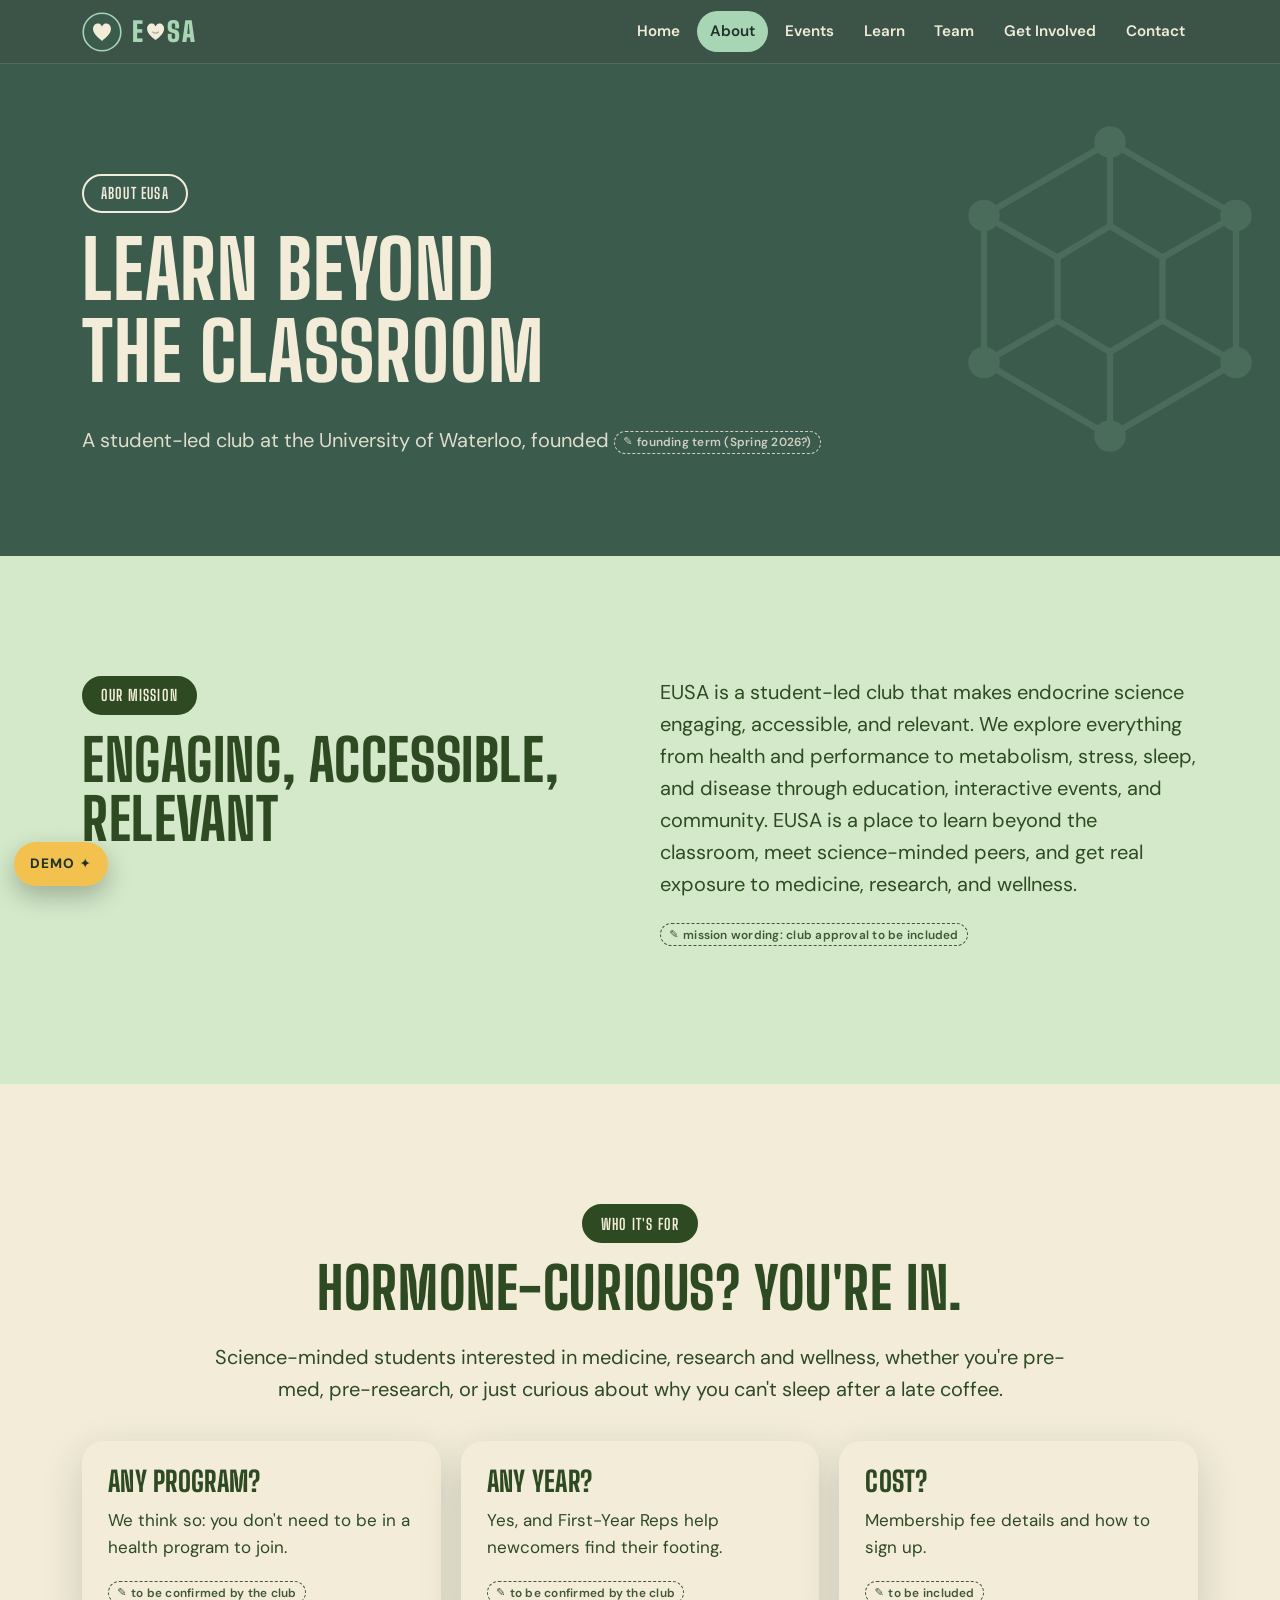
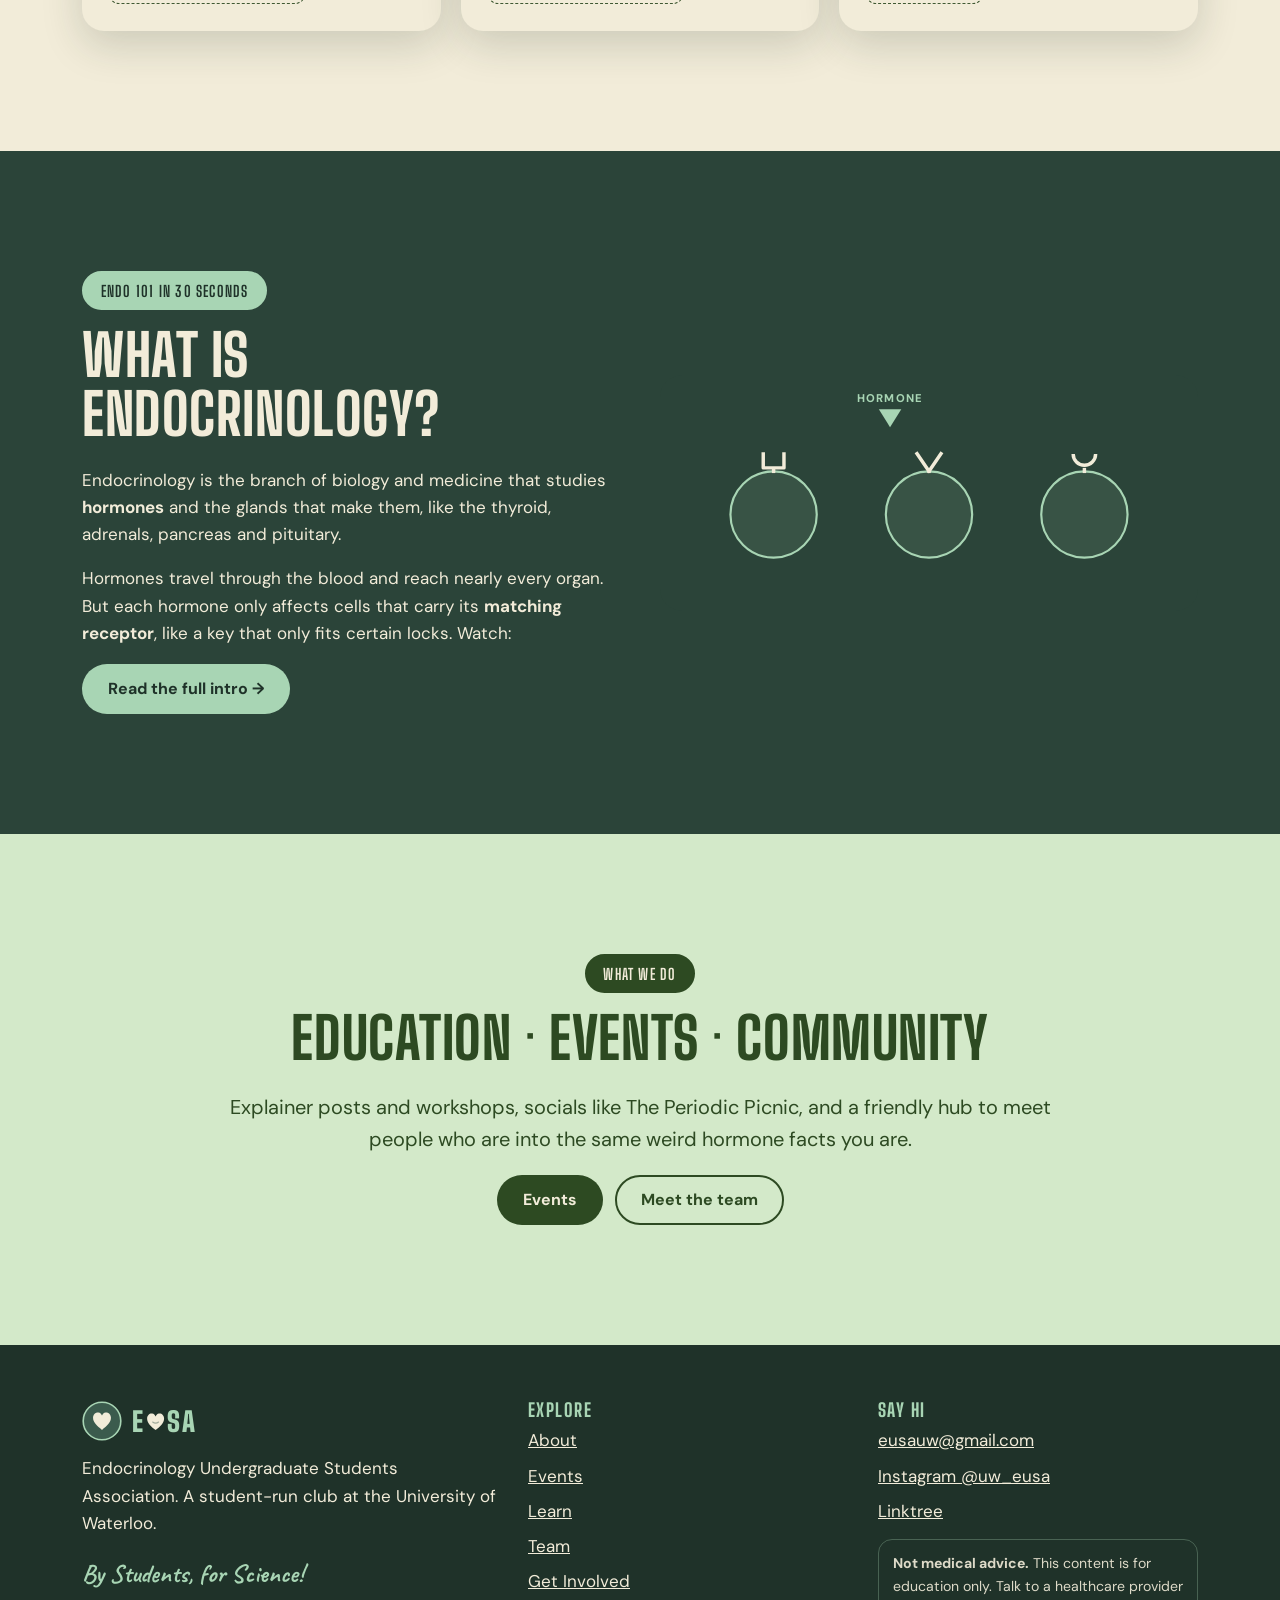
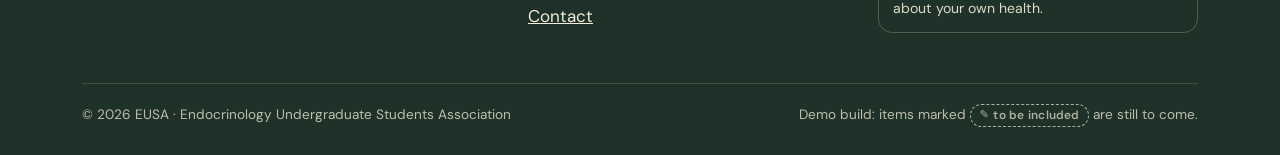
==== about.html @ 73253beb "EUSA website demo: multi-page site with scroll-driven endocrine animations Static HTML/CSS/JS demo f" ====
<!doctype html>
<html lang="en" class="no-js">
<head>
  <meta charset="utf-8">
  <meta name="viewport" content="width=device-width, initial-scale=1">
  <title>About · EUSA</title>
  <meta name="description" content="About EUSA: our mission, what we do, who it's for, and a quick intro to endocrinology.">
  <link rel="icon" href="assets/img/favicon.svg" type="image/svg+xml">
  <link rel="preconnect" href="https://fonts.googleapis.com"><link rel="preconnect" href="https://fonts.gstatic.com" crossorigin>
  <link href="https://fonts.googleapis.com/css2?family=Big+Shoulders+Display:wght@700;800;900&family=Caveat:wght@700&family=DM+Sans:ital,wght@0,400;0,500;0,600;0,700;0,800;1,800&display=swap" rel="stylesheet">
  <link rel="stylesheet" href="assets/css/styles.css">
</head>
<body data-page="about">
<div id="site-header"></div>
<main id="main">
  <section class="page-hero">
    <div class="bg-art" aria-hidden="true"><svg viewBox="0 0 200 200" fill="none" stroke="currentColor" stroke-width="3"><path d="M100 20l60 35v70l-60 35-60-35V55z"/><path d="M100 60l25 15v30l-25 15-25-15V75z"/><path d="M100 20v40M160 55l-35 20M160 125l-35-20M100 160v-40M40 125l35-20M40 55l35 20"/><circle cx="100" cy="20" r="6" fill="currentColor"/><circle cx="160" cy="55" r="6" fill="currentColor"/><circle cx="160" cy="125" r="6" fill="currentColor"/><circle cx="100" cy="160" r="6" fill="currentColor"/><circle cx="40" cy="125" r="6" fill="currentColor"/><circle cx="40" cy="55" r="6" fill="currentColor"/></svg></div>
    <div class="container">
      <span class="pill">About EUSA</span>
      <h1>Learn beyond<br>the classroom</h1>
      <p class="lede">A student-led club at the University of Waterloo, founded <span class="tbi">founding term (Spring 2026?)</span></p>
    </div>
  </section>

  <section class="section">
    <div class="container grid grid--2" style="align-items:start;gap:40px">
      <div data-reveal="left">
        <span class="pill pill--solid">Our mission</span>
        <h2>Engaging, accessible, relevant</h2>
      </div>
      <div data-reveal="right">
        <p class="lede">EUSA is a student-led club that makes endocrine science engaging, accessible, and relevant. We explore everything from health and performance to metabolism, stress, sleep, and disease through education, interactive events, and community. EUSA is a place to learn beyond the classroom, meet science-minded peers, and get real exposure to medicine, research, and wellness.</p>
        <p><span class="tbi">mission wording: club approval to be included</span></p>
      </div>
    </div>
  </section>

  <section class="section section--cream">
    <div class="container">
      <div class="center" data-reveal>
        <span class="pill pill--solid">Who it's for</span>
        <h2>Hormone-curious? You're in.</h2>
        <p class="lede">Science-minded students interested in medicine, research and wellness, whether you're pre-med, pre-research, or just curious about why you can't sleep after a late coffee.</p>
      </div>
      <div class="grid grid--3" style="margin-top:36px">
        <div class="card" data-reveal style="--d:0s"><h3>Any program?</h3><p>We think so: you don't need to be in a health program to join.</p><span class="tbi">to be confirmed by the club</span></div>
        <div class="card" data-reveal style="--d:.1s"><h3>Any year?</h3><p>Yes, and First-Year Reps help newcomers find their footing.</p><span class="tbi">to be confirmed by the club</span></div>
        <div class="card" data-reveal style="--d:.2s"><h3>Cost?</h3><p>Membership fee details and how to sign up.</p><span class="tbi">to be included</span></div>
      </div>
    </div>
  </section>

  <section class="section section--deep">
    <div class="container grid grid--2" style="align-items:center;gap:40px">
      <div data-reveal="left">
        <span class="pill pill--solid">Endo 101 in 30 seconds</span>
        <h2>What is endocrinology?</h2>
        <p>Endocrinology is the branch of biology and medicine that studies <strong>hormones</strong> and the glands that make them, like the thyroid, adrenals, pancreas and pituitary.</p>
        <p>Hormones travel through the blood and reach nearly every organ. But each hormone only affects cells that carry its <strong>matching receptor</strong>, like a key that only fits certain locks. Watch:</p>
        <a class="btn btn--mint" href="article.html?slug=intro-to-endocrinology">Read the full intro →</a>
      </div>
      <div class="lockkey" data-reveal="right">
        <svg id="lockkey-svg" viewBox="0 0 600 250" role="img" aria-label="A triangle-shaped hormone passes two cells whose receptors don't match, then docks into the cell with the triangle-shaped receptor, which lights up."></svg>
      </div>
    </div>
  </section>

  <section class="section">
    <div class="container center" data-reveal>
      <span class="pill pill--solid">What we do</span>
      <h2>Education · Events · Community</h2>
      <p class="lede">Explainer posts and workshops, socials like The Periodic Picnic, and a friendly hub to meet people who are into the same weird hormone facts you are.</p>
      <div class="btn-row" style="justify-content:center;margin-top:16px">
        <a class="btn btn--dark" href="events.html">Events</a><a class="btn btn--ghost" href="team.html">Meet the team</a>
      </div>
    </div>
  </section>
</main>
<div id="site-footer"></div>
<script src="assets/js/data.js"></script>
<script src="assets/js/main.js"></script>
<script src="assets/js/anim.js"></script>
</body>
</html>
---- assets/css/styles.css ----
/* =========================================================
   EUSA demo site — shared styles
   Colours come from the club's logo/posts (brief §3.2).
   ========================================================= */
:root {
  --forest: #3B5B4D;
  --forest-deep: #2B4439;
  --forest-ink: #1F3229;
  --mint: #A8D5B4;
  --sage: #D3E9C9;
  --leaf: #2D4A22;
  --cream: #F2ECD9;
  --sun: #F2C14E;            /* the ONE accent — hiring banner + placeholder highlight only */

  --font-display: 'Big Shoulders Display', 'Oswald', Impact, sans-serif;
  --font-body: 'DM Sans', system-ui, -apple-system, 'Segoe UI', sans-serif;
  --font-script: 'Caveat', 'Segoe Script', cursive;

  --radius: 22px;
  --max: 1180px;
  --gutter: 16px;
  --header-h: 64px;
  --shadow: 0 14px 40px rgba(31, 50, 41, .18);
  --ease: cubic-bezier(.2, .7, .2, 1);
}
@media (min-width: 720px) { :root { --gutter: 32px; } }

*, *::before, *::after { box-sizing: border-box; }
html { scroll-behavior: smooth; -webkit-text-size-adjust: 100%; }
@media (prefers-reduced-motion: reduce) { html { scroll-behavior: auto; } }
body {
  margin: 0;
  background: var(--sage);
  color: var(--leaf);
  font-family: var(--font-body);
  font-size: 17px;
  line-height: 1.6;
  overflow-x: hidden;
}
img, svg { max-width: 100%; display: block; }
a { color: inherit; }
p { margin: 0 0 1em; }
h1, h2, h3, h4 {
  font-family: var(--font-display);
  font-weight: 800;
  line-height: 1.02;
  letter-spacing: .01em;
  margin: 0 0 .4em;
  text-transform: uppercase;
}
h1 { font-size: clamp(2.8rem, 9vw, 6.2rem); }
h2 { font-size: clamp(2.1rem, 5.5vw, 3.6rem); }
h3 { font-size: clamp(1.4rem, 3vw, 1.75rem); }
.script { font-family: var(--font-script); font-weight: 700; text-transform: none; letter-spacing: 0; }

:focus-visible { outline: 3px solid var(--sun); outline-offset: 3px; border-radius: 6px; }
.skip-link {
  position: absolute; left: 12px; top: -60px; z-index: 200;
  background: var(--cream); color: var(--leaf); padding: .6em 1em; border-radius: 10px; font-weight: 700;
}
.skip-link:focus { top: 12px; }
.sr-only { position: absolute; width: 1px; height: 1px; overflow: hidden; clip: rect(0 0 0 0); white-space: nowrap; }

.container { width: 100%; max-width: var(--max); margin-inline: auto; padding-inline: var(--gutter); }
.section { padding-block: clamp(64px, 10vw, 120px); position: relative; }
.section--dark { background: var(--forest); color: var(--cream); }
.section--deep { background: var(--forest-deep); color: var(--cream); }
.section--cream { background: var(--cream); }
.section--dark h2, .section--deep h2, .section--dark h3, .section--deep h3 { color: var(--cream); }
.lede { font-size: clamp(1.05rem, 2.2vw, 1.25rem); max-width: 62ch; }
.muted { opacity: .8; }
.center { text-align: center; }
.center .lede { margin-inline: auto; }

/* ---------- pill headers (like the "Intro to Endocrinology" slides) ---------- */
.pill {
  display: inline-flex; align-items: center; gap: .5em;
  font-family: var(--font-display); font-weight: 700; text-transform: uppercase; letter-spacing: .08em;
  font-size: .95rem; padding: .35em 1.1em; border-radius: 999px;
  border: 2px solid currentColor; margin-bottom: 1rem;
}
.pill--solid { background: var(--leaf); color: var(--cream); border-color: var(--leaf); }
.section--dark .pill--solid, .section--deep .pill--solid { background: var(--mint); color: var(--forest-ink); border-color: var(--mint); }

/* ---------- buttons ---------- */
.btn {
  display: inline-flex; align-items: center; justify-content: center; gap: .55em;
  font: 700 1rem/1 var(--font-body); text-decoration: none; cursor: pointer;
  padding: .95em 1.5em; border-radius: 999px; border: 2px solid transparent;
  transition: transform .25s var(--ease), box-shadow .25s var(--ease), background .25s;
  min-height: 48px;
}
.btn:hover { transform: translateY(-2px); box-shadow: 0 10px 24px rgba(0,0,0,.18); }
.btn--mint { background: var(--mint); color: var(--forest-ink); }
.btn--dark { background: var(--leaf); color: var(--cream); }
.btn--ghost { border-color: currentColor; color: inherit; background: transparent; }
.btn--sun { background: var(--sun); color: var(--forest-ink); }
.btn[aria-disabled="true"] { opacity: .55; pointer-events: none; }
.btn svg { width: 1.15em; height: 1.15em; }
.btn-row { display: flex; flex-wrap: wrap; gap: 12px; }

/* ---------- "to be included" placeholders ---------- */
.tbi {
  display: inline-flex; align-items: center; gap: .35em;
  font: 600 .74rem/1.2 var(--font-body); letter-spacing: .02em; text-transform: none;
  padding: .28em .7em; border-radius: 999px;
  border: 1.5px dashed currentColor; opacity: .9; vertical-align: middle; white-space: nowrap;
}
.tbi::before { content: "✎"; font-size: .95em; }
.tbi-block {
  border: 2px dashed currentColor; border-radius: var(--radius);
  padding: 1.1rem 1.25rem; opacity: .95;
  background-image: repeating-linear-gradient(135deg, transparent 0 12px, rgba(45,74,34,.05) 12px 24px);
}
.section--dark .tbi-block, .section--deep .tbi-block {
  background-image: repeating-linear-gradient(135deg, transparent 0 12px, rgba(242,236,217,.05) 12px 24px);
}
body.show-tbi .tbi, body.show-tbi .tbi-block {
  outline: 3px solid var(--sun); outline-offset: 2px;
  background-color: rgba(242,193,78,.28);
  animation: tbiFlash 1.4s ease-in-out infinite alternate;
}
@keyframes tbiFlash { to { outline-color: rgba(242,193,78,.35); } }

/* ---------- scroll progress + header ---------- */
.page-progress {
  position: fixed; top: 0; left: 0; height: 3px; width: 100%; z-index: 120;
  transform-origin: 0 50%; transform: scaleX(0); background: var(--mint);
}
.hire-banner {
  background: var(--sun); color: var(--forest-ink); font-weight: 600; font-size: .95rem;
  position: relative; z-index: 60;
}
.hire-banner .container { display: flex; flex-wrap: wrap; align-items: center; justify-content: center; gap: .4em 1em; padding-block: .6em; text-align: center; }
.hire-banner strong { font-family: var(--font-display); text-transform: uppercase; letter-spacing: .06em; font-size: 1.1rem; }
.hire-banner a { font-weight: 800; }
.hire-banner .dot { width: 9px; height: 9px; border-radius: 50%; background: var(--forest-ink); animation: blink 1.2s infinite; }
@keyframes blink { 50% { opacity: .2; } }

.site-header {
  position: sticky; top: 0; z-index: 100; height: var(--header-h);
  background: rgba(43, 68, 57, .9); color: var(--cream);
  backdrop-filter: blur(12px); -webkit-backdrop-filter: blur(12px);
  border-bottom: 1px solid rgba(168,213,180,.18);
}
.site-header .container { height: 100%; display: flex; align-items: center; justify-content: space-between; gap: 16px; }
.brand { display: flex; align-items: center; gap: 10px; text-decoration: none; color: var(--cream); }
.brand-badge { width: 40px; height: 40px; flex: none; }
.wordmark { display: inline-flex; align-items: center; font: 900 1.7rem/1 var(--font-display); letter-spacing: .04em; color: var(--mint); }
.wordmark .u-heart { width: .78em; height: .78em; margin: 0 .04em; color: var(--cream); }
.nav { display: flex; align-items: center; gap: 4px; }
.nav a {
  color: var(--cream); text-decoration: none; font-weight: 600; font-size: .95rem;
  padding: .55em .85em; border-radius: 999px; transition: background .2s;
}
.nav a:hover { background: rgba(168,213,180,.15); }
.nav a[aria-current="page"] { background: var(--mint); color: var(--forest-ink); }
.nav-toggle {
  display: none; background: none; border: 0; color: var(--cream); width: 48px; height: 48px; cursor: pointer; border-radius: 12px;
}
.nav-toggle span, .nav-toggle span::before, .nav-toggle span::after {
  display: block; width: 24px; height: 2.5px; background: currentColor; border-radius: 2px; position: relative; margin: auto; transition: transform .3s var(--ease), opacity .2s;
}
.nav-toggle span::before, .nav-toggle span::after { content: ""; position: absolute; left: 0; }
.nav-toggle span::before { top: -8px; } .nav-toggle span::after { top: 8px; }
.nav-open .nav-toggle span { background: transparent; }
.nav-open .nav-toggle span::before { transform: translateY(8px) rotate(45deg); }
.nav-open .nav-toggle span::after { transform: translateY(-8px) rotate(-45deg); }
@media (max-width: 900px) {
  .nav-toggle { display: grid; place-items: center; }
  .nav {
    position: fixed; inset: var(--header-h) 0 auto 0; flex-direction: column; align-items: stretch; gap: 4px;
    background: var(--forest-deep); padding: 12px var(--gutter) 24px;
    border-bottom: 1px solid rgba(168,213,180,.2);
    transform: translateY(-110%); opacity: 0; visibility: hidden;
    transition: transform .35s var(--ease), opacity .25s, visibility 0s .35s;
    max-height: calc(100vh - var(--header-h)); overflow-y: auto;
  }
  .nav a { font-size: 1.15rem; padding: .8em 1em; }
  .nav-open .nav { transform: none; opacity: 1; visibility: visible; transition: transform .35s var(--ease), opacity .25s; }
}

/* ---------- reveal on scroll ---------- */
[data-reveal] { opacity: 0; transform: translateY(28px); transition: opacity .8s var(--ease), transform .8s var(--ease); transition-delay: var(--d, 0s); }
[data-reveal="left"] { transform: translateX(-40px); }
[data-reveal="right"] { transform: translateX(40px); }
[data-reveal="zoom"] { transform: scale(.92); }
[data-reveal].in { opacity: 1; transform: none; }
.no-js [data-reveal] { opacity: 1; transform: none; }

/* ---------- HERO ---------- */
.hero {
  position: relative; min-height: calc(100svh - var(--header-h)); display: grid; align-items: center;
  background: radial-gradient(1200px 700px at 75% 30%, #47705e 0%, var(--forest) 45%, var(--forest-deep) 100%);
  color: var(--cream); overflow: hidden; isolation: isolate;
}
.hero canvas { position: absolute; inset: 0; width: 100%; height: 100%; z-index: -1; }
.hero .container { display: grid; gap: 28px; padding-block: 56px 96px; }
@media (min-width: 900px) { .hero .container { grid-template-columns: 1.25fr .9fr; align-items: center; } }
.eyebrow { font: 700 .82rem/1.3 var(--font-body); letter-spacing: .16em; text-transform: uppercase; color: var(--mint); margin-bottom: 14px; }
.hero h1 { color: var(--cream); margin-bottom: .25em; }
.hero h1 .accent { color: var(--mint); }
.hero h1 .word { display: inline-block; overflow: hidden; vertical-align: bottom; padding-bottom: .04em; }
.hero h1 .word > span { display: inline-block; transform: translateY(105%); animation: rise .9s var(--ease) forwards; animation-delay: calc(var(--i) * 90ms + 150ms); }
@keyframes rise { to { transform: none; } }
.hero .tagline { font-size: clamp(1.9rem, 4.5vw, 2.6rem); color: var(--mint); transform: rotate(-3deg); display: inline-block; margin: 6px 0 14px; }
.hero .lede { color: rgba(242,236,217,.92); margin-bottom: 26px; }
.hero-logo { justify-self: center; width: min(78vw, 380px); filter: drop-shadow(0 30px 60px rgba(0,0,0,.35)); animation: floaty 6s ease-in-out infinite; }
@keyframes floaty { 50% { transform: translateY(-14px) rotate(1.5deg); } }
.hero-logo .heart { transform-origin: 50% 55%; transform-box: fill-box; animation: beat 1.6s ease-in-out infinite; }
@keyframes beat { 0%, 100% { transform: scale(1); } 12% { transform: scale(1.09); } 24% { transform: scale(1); } 36% { transform: scale(1.06); } }
.logo-note { font-size: .78rem; color: var(--mint); text-align: center; margin-top: 10px; }
.scroll-cue {
  position: absolute; left: 50%; bottom: 22px; transform: translateX(-50%);
  display: flex; flex-direction: column; align-items: center; gap: 8px; color: var(--mint);
  font: 700 .75rem/1 var(--font-body); letter-spacing: .14em; text-transform: uppercase; text-decoration: none;
}
.scroll-cue .mouse { width: 24px; height: 38px; border: 2px solid currentColor; border-radius: 14px; position: relative; }
.scroll-cue .mouse::after { content: ""; position: absolute; left: 50%; top: 7px; width: 4px; height: 8px; margin-left: -2px; border-radius: 2px; background: currentColor; animation: wheel 1.6s infinite; }
@keyframes wheel { 0% { opacity: 0; transform: translateY(0); } 30% { opacity: 1; } 100% { opacity: 0; transform: translateY(12px); } }

/* ---------- SCROLLY (scroll-driven stories) ---------- */
.scrolly { position: relative; background: var(--forest-deep); color: var(--cream); }
.scrolly--forest { background: var(--forest); }
.scrolly__stage {
  position: sticky; top: 0; height: 100vh; height: 100svh; overflow: hidden;
  display: flex; align-items: center; justify-content: flex-end;
  padding: calc(var(--header-h) + 12px) 4vw 16px;
}
.scrolly__visual { position: relative; width: min(56vw, 760px); height: 100%; display: flex; align-items: center; justify-content: center; }
.scrolly__visual > svg { width: 100%; height: 100%; max-height: 100%; overflow: visible; }
.scrolly__steps { position: relative; z-index: 2; margin-top: -100vh; margin-top: -100svh; }
.step { min-height: 100vh; min-height: 100svh; display: flex; align-items: center; pointer-events: none; }
.step .container { display: flex; }
.step__card {
  pointer-events: auto; width: min(440px, 40vw);
  background: rgba(31, 50, 41, .86); backdrop-filter: blur(8px); -webkit-backdrop-filter: blur(8px);
  border: 1px solid rgba(168,213,180,.28); border-radius: var(--radius);
  padding: 22px 24px; box-shadow: 0 20px 50px rgba(0,0,0,.28);
  opacity: .28; transform: translateY(24px) scale(.98);
  transition: opacity .5s var(--ease), transform .5s var(--ease);
}
.step.is-active .step__card { opacity: 1; transform: none; }
.step__card h3 { color: var(--mint); margin-bottom: .35em; }
.step__card p:last-child { margin-bottom: 0; }
.step__num { font: 800 .8rem/1 var(--font-body); letter-spacing: .14em; text-transform: uppercase; color: rgba(242,236,217,.7); margin-bottom: 10px; display: block; }
.step__card .hormone { display: inline-block; font-weight: 700; color: var(--forest-ink); background: var(--mint); padding: 0 .45em; border-radius: 6px; }
.scrolly__bar { position: absolute; left: 0; right: 0; bottom: 0; height: 4px; background: rgba(168,213,180,.15); }
.scrolly__bar i { display: block; height: 100%; width: 100%; transform-origin: 0 50%; transform: scaleX(0); background: var(--mint); }
.scrolly__dots { position: absolute; right: 14px; top: 50%; transform: translateY(-50%); display: grid; gap: 10px; z-index: 3; }
.scrolly__dots i { width: 8px; height: 8px; border-radius: 50%; background: rgba(168,213,180,.3); transition: background .3s, transform .3s; }
.scrolly__dots i.on { background: var(--mint); transform: scale(1.4); }

@media (max-width: 860px) {
  .scrolly__stage { align-items: flex-start; justify-content: center; padding: calc(var(--header-h) + 8px) 12px 0; }
  .scrolly__visual { width: 100%; height: 54svh; height: 54vh; }
  .step { align-items: flex-end; padding-bottom: 5svh; }
  .step__card { width: 100%; padding: 18px 18px; font-size: 15.5px; }
  .scrolly__dots { right: 6px; top: calc(var(--header-h) + 27svh); }
}

/* gland tour */
.body-sil { fill: #46695A; }
.organ { fill: none; stroke: rgba(242,236,217,.22); stroke-width: 1.5; }
.gland .shape { fill: rgba(242,236,217,.35); stroke: rgba(242,236,217,.5); stroke-width: 1; transition: fill .5s, filter .5s; }
.gland .ring { fill: none; stroke: var(--mint); stroke-width: 2; opacity: 0; transform-box: fill-box; transform-origin: center; }
.gland .label { opacity: 0; transition: opacity .45s; }
.gland .label text { fill: var(--cream); font: 800 17px var(--font-display); letter-spacing: .06em; text-transform: uppercase; }
.gland .label line { stroke: var(--mint); stroke-width: 1.4; stroke-dasharray: 3 4; }
.gland.soft .shape { fill: rgba(242,236,217,.8); }
.gland.on .shape { fill: var(--mint); stroke: var(--cream); filter: url(#glow); }
.gland.on .ring { animation: ring 1.8s ease-out infinite; }
.gland.on .label { opacity: 1; }
@keyframes ring { 0% { opacity: .9; transform: scale(1); } 100% { opacity: 0; transform: scale(3.2); } }
.flow { fill: none; stroke: rgba(168,213,180,.32); stroke-width: 1.6; stroke-dasharray: 2 6; opacity: 0; transition: opacity .5s; }
.flow.on { opacity: 1; }
.particle { fill: var(--cream); }

/* insulin story */
.meter {
  position: absolute; top: 4px; left: 0; z-index: 2;
  background: rgba(31,50,41,.85); border: 1px solid rgba(168,213,180,.3); border-radius: 16px; padding: 10px 14px; min-width: 190px;
}
.meter small { display: block; font-size: .72rem; letter-spacing: .1em; text-transform: uppercase; color: var(--mint); font-weight: 700; }
.meter b { font: 900 2rem/1.1 var(--font-display); }
.meter b span { font: 600 .8rem var(--font-body); opacity: .8; margin-left: 4px; }
.meter .track { height: 8px; border-radius: 4px; background: rgba(242,236,217,.15); margin-top: 6px; overflow: hidden; }
.meter .track i { display: block; height: 100%; width: 40%; border-radius: 4px; background: var(--mint); transition: background .3s; }
.meter .track i.high { background: var(--cream); }
.legend { position: absolute; bottom: 6px; right: 0; display: flex; gap: 14px; font-size: .78rem; color: rgba(242,236,217,.85); z-index: 2; }
.legend span { display: inline-flex; align-items: center; gap: 6px; }
.legend svg { width: 18px; height: 18px; }
.svg-label { fill: rgba(242,236,217,.85); font: 700 14px var(--font-body); letter-spacing: .1em; text-transform: uppercase; }
.svg-title { fill: var(--cream); font: 800 22px var(--font-display); letter-spacing: .06em; text-transform: uppercase; }

/* HPA story */
.node rect { fill: var(--forest); stroke: var(--mint); stroke-width: 2; transition: fill .45s, stroke .45s, opacity .45s; }
.node text { fill: var(--cream); text-anchor: middle; transition: fill .45s; }
.node .t1 { font: 800 21px var(--font-display); letter-spacing: .08em; text-transform: uppercase; }
.node .t2 { font: 500 13px var(--font-body); opacity: .85; }
.node.on rect { fill: var(--mint); stroke: var(--cream); filter: url(#glow2); }
.node.on text { fill: var(--forest-ink); }
.node.calm rect { fill: var(--forest-deep); stroke: rgba(168,213,180,.4); }
.node .minus { opacity: 0; transition: opacity .4s; }
.node.calm .minus { opacity: 1; }
.conn { fill: none; stroke: var(--mint); stroke-width: 3.5; stroke-linecap: round; }
.conn-ghost { fill: none; stroke: rgba(168,213,180,.16); stroke-width: 3.5; stroke-linecap: round; }
.feedback { fill: none; stroke: var(--cream); stroke-width: 2.5; stroke-dasharray: 7 7; }
.conn-label { fill: var(--mint); font: 800 16px var(--font-display); letter-spacing: .08em; opacity: 0; transition: opacity .4s; }
.conn-label.on { opacity: 1; }

/* endocrying */
.endo { position: relative; height: 320vh; background: var(--cream); }
.endo__stage { position: sticky; top: 0; height: 100vh; height: 100svh; display: grid; place-items: center; text-align: center; padding: var(--header-h) var(--gutter) 0; overflow: hidden; }
.endo__word { margin: 0; font: 900 clamp(3.4rem, 15vw, 11rem)/1 var(--font-display); text-transform: uppercase; color: var(--leaf); display: flex; align-items: flex-end; justify-content: center; letter-spacing: .01em; }
.endo__slot { display: inline-block; height: 1em; overflow: hidden; color: var(--forest); text-align: left; }
.endo__reel { display: flex; flex-direction: column; transition: transform .6s cubic-bezier(.6,-0.3,.3,1.4); }
.endo__reel span { height: 1em; display: block; }
.endo__reel span:nth-child(2), .endo__reel span:nth-child(4) { color: #4f7a63; }
.endo__caption { font-size: clamp(1.1rem, 2.6vw, 1.5rem); margin-top: 18px; min-height: 3em; max-width: 30ch; margin-inline: auto; transition: opacity .3s; }
.endo__kicker { font-family: var(--font-script); font-size: 1.7rem; color: var(--forest); transform: rotate(-2deg); }
.endo__chips { display: flex; gap: 8px; justify-content: center; margin-top: 20px; }
.endo__chips i { width: 34px; height: 6px; border-radius: 3px; background: rgba(45,74,34,.18); transition: background .3s; }
.endo__chips i.on { background: var(--leaf); }

/* ---------- cards / grids ---------- */
.grid { display: grid; gap: 20px; }
@media (min-width: 720px) { .grid--3 { grid-template-columns: repeat(3, 1fr); } .grid--2 { grid-template-columns: repeat(2, 1fr); } }
.card {
  background: var(--cream); color: var(--leaf); border-radius: var(--radius); padding: 26px;
  box-shadow: var(--shadow); position: relative; overflow: hidden;
  transition: transform .35s var(--ease), box-shadow .35s var(--ease);
}
a.card { text-decoration: none; display: block; }
a.card:hover { transform: translateY(-6px) rotate(-.4deg); box-shadow: 0 24px 50px rgba(31,50,41,.25); }
.card h3 { color: var(--leaf); }
.card .icon { width: 64px; height: 64px; border-radius: 20px; background: var(--forest); color: var(--mint); display: grid; place-items: center; margin-bottom: 16px; }
.card .icon svg { width: 38px; height: 38px; }
.pillar { padding-top: 30px; }
.pillar .num { position: absolute; right: 18px; top: 4px; font: 900 5.5rem/1 var(--font-display); color: rgba(59,91,77,.1); }
.pillar:hover .icon svg { animation: wiggle .6s ease; }
@keyframes wiggle { 30% { transform: rotate(-12deg) scale(1.1); } 60% { transform: rotate(8deg); } }

.tag { display: inline-block; font: 700 .72rem/1 var(--font-body); letter-spacing: .1em; text-transform: uppercase; padding: .45em .8em; border-radius: 999px; background: var(--sage); color: var(--leaf); margin: 0 6px 6px 0; }
.tag--draft { background: var(--sun); color: var(--forest-ink); }
.tag--past { background: rgba(45,74,34,.12); }
.tag--up { background: var(--forest); color: var(--cream); }

/* event cards */
.event { display: grid; gap: 0; padding: 0; }
@media (min-width: 720px) { .event { grid-template-columns: 260px 1fr; } }
.event__poster { min-height: 220px; position: relative; display: grid; place-items: center; background: var(--forest); color: var(--cream); overflow: hidden; }
.event__body { padding: 24px 26px; }
.event__meta { display: grid; gap: 6px; margin: 10px 0 14px; font-weight: 600; }
.event__meta div { display: flex; gap: 10px; align-items: flex-start; }
.event__meta svg { width: 20px; height: 20px; flex: none; margin-top: 3px; color: var(--forest); }
.periodic { display: grid; grid-template-columns: repeat(2, 76px); gap: 8px; transform: rotate(-4deg); }
.el { width: 76px; height: 76px; border: 2px solid var(--mint); border-radius: 10px; padding: 6px 8px; position: relative; background: rgba(168,213,180,.12); }
.el b { font: 900 2rem/1 var(--font-display); display: block; margin-top: 12px; color: var(--cream); }
.el small { position: absolute; top: 5px; left: 7px; font-size: .65rem; color: var(--mint); }
.el em { position: absolute; bottom: 4px; left: 7px; font-size: .55rem; font-style: normal; letter-spacing: .06em; text-transform: uppercase; color: rgba(242,236,217,.8); }
.poster-note { position: absolute; bottom: 10px; left: 0; right: 0; text-align: center; color: var(--mint); }
.event--tba .event__poster { background: repeating-linear-gradient(135deg, var(--forest) 0 16px, #44695a 16px 32px); }
.event--tba .event__poster b { font: 900 4rem/1 var(--font-display); color: var(--mint); }

/* learn */
.search { display: flex; align-items: center; gap: 10px; background: var(--cream); border-radius: 999px; padding: 6px 8px 6px 18px; box-shadow: var(--shadow); max-width: 520px; }
.search input { flex: 1; border: 0; background: transparent; font: 500 1rem var(--font-body); color: var(--leaf); padding: 10px 0; min-width: 0; }
.search input:focus { outline: none; }
.search:focus-within { outline: 3px solid var(--sun); outline-offset: 3px; }
.article-card .thumb { height: 150px; margin: -26px -26px 20px; background: var(--forest); position: relative; overflow: hidden; display: grid; place-items: center; color: var(--mint); }
.article-card .thumb svg { width: 120px; height: 120px; transition: transform .6s var(--ease); }
.article-card:hover .thumb svg { transform: scale(1.12) rotate(-6deg); }
.article-card .meta { font-size: .85rem; opacity: .8; }

.prose { max-width: 70ch; }
.prose h2 { font-size: clamp(1.7rem, 4vw, 2.3rem); margin-top: 1.4em; }
.prose ul { padding-left: 1.2em; }
.prose li { margin-bottom: .45em; }
.callout { border-left: 6px solid var(--forest); background: var(--cream); padding: 16px 20px; border-radius: 0 16px 16px 0; margin: 1.5em 0; }
.callout--warn { border-color: var(--sun); }
.sources { background: var(--cream); border-radius: var(--radius); padding: 22px 24px; margin-top: 2em; }
.sources ol { margin: 0; padding-left: 1.2em; }
.sources li { margin-bottom: .5em; word-break: break-word; }

/* team */
.collage { display: flex; flex-wrap: wrap; justify-content: center; gap: 6px 4px; margin: 0 auto 10px; }
.collage .w { display: flex; gap: 4px; margin: 0 .3em; }
.collage .cut {
  display: inline-grid; place-items: center; min-width: 1.05em; height: 1.25em; padding: 0 .12em;
  font-size: clamp(2.4rem, 8vw, 5rem); line-height: 1; box-shadow: 0 6px 14px rgba(0,0,0,.18);
  transform: rotate(var(--r)) translateY(var(--y)); animation: drop .7s var(--ease) backwards; animation-delay: var(--dl);
}
@keyframes drop { from { opacity: 0; transform: translateY(-60px) rotate(calc(var(--r) * -4)); } }
.cut.c1 { background: var(--cream); color: var(--leaf); font-family: var(--font-display); font-weight: 900; }
.cut.c2 { background: var(--leaf); color: var(--mint); font-family: Georgia, 'Times New Roman', serif; font-weight: 700; }
.cut.c3 { background: var(--mint); color: var(--forest-ink); font-family: var(--font-script); font-weight: 700; }
.cut.c4 { background: var(--forest); color: var(--cream); font-family: 'Courier New', monospace; font-weight: 700; }
.cut.c5 { background: #fff; color: var(--forest); font-family: var(--font-body); font-weight: 800; font-style: italic; }
.team-group { margin-top: 56px; }
.team-group__head { display: flex; flex-wrap: wrap; align-items: baseline; gap: 6px 16px; margin-bottom: 20px; }
.team-grid { display: grid; gap: 18px; grid-template-columns: repeat(auto-fill, minmax(min(100%, 230px), 1fr)); }
.member { perspective: 1000px; height: 330px; cursor: pointer; border-radius: var(--radius); }
.member__inner { position: relative; height: 100%; transition: transform .7s var(--ease); transform-style: preserve-3d; }
.member:hover .member__inner, .member:focus-visible .member__inner, .member.flipped .member__inner { transform: rotateY(180deg); }
.member__face { position: absolute; inset: 0; backface-visibility: hidden; -webkit-backface-visibility: hidden; border-radius: var(--radius); padding: 20px; display: flex; flex-direction: column; box-shadow: var(--shadow); }
.member__front { background: var(--cream); }
.member__back { background: var(--forest); color: var(--cream); transform: rotateY(180deg); justify-content: center; }
.member__back h4 { color: var(--mint); font-size: 1.4rem; }
.avatar { height: 150px; border-radius: 16px; background: var(--sage); display: grid; place-items: center; margin-bottom: 14px; position: relative; overflow: hidden; }
.avatar svg { width: 84px; height: 84px; color: rgba(45,74,34,.35); }
.member__role { font: 800 1.35rem/1.05 var(--font-display); text-transform: uppercase; color: var(--leaf); margin: 4px 0 6px; }
.member__hint { margin-top: auto; font-size: .75rem; opacity: .65; }

/* get involved */
.timeline { position: relative; display: grid; gap: 26px; padding-left: 40px; }
.timeline::before { content: ""; position: absolute; left: 13px; top: 6px; bottom: 6px; width: 3px; background: rgba(45,74,34,.15); border-radius: 2px; }
.timeline__fill { position: absolute; left: 13px; top: 6px; width: 3px; height: calc(100% - 12px); background: var(--forest); transform-origin: top; transform: scaleY(0); border-radius: 2px; }
.tl-item { position: relative; }
.tl-item::before { content: ""; position: absolute; left: -36px; top: 6px; width: 21px; height: 21px; border-radius: 50%; background: var(--sage); border: 3px solid var(--forest); }
.tl-item h3 { margin-bottom: .15em; }
.rings { display: flex; flex-wrap: wrap; gap: 28px; justify-content: center; }
.ring-stat { text-align: center; width: 180px; }
.ring-stat svg { width: 150px; height: 150px; margin: 0 auto 8px; transform: rotate(-90deg); }
.ring-stat .bg { fill: none; stroke: rgba(242,236,217,.15); stroke-width: 12; }
.ring-stat .fg { fill: none; stroke: var(--mint); stroke-width: 12; stroke-linecap: round; transition: stroke-dashoffset 1.6s var(--ease); }
.ring-stat .val { font: 900 2.6rem/1 var(--font-display); color: var(--mint); margin-top: -104px; margin-bottom: 64px; position: relative; }
.accordion details { background: var(--cream); border-radius: 18px; margin-bottom: 12px; box-shadow: 0 6px 18px rgba(31,50,41,.08); overflow: hidden; }
.accordion summary { cursor: pointer; padding: 18px 22px; font: 800 1.35rem/1.1 var(--font-display); text-transform: uppercase; list-style: none; display: flex; justify-content: space-between; align-items: center; gap: 12px; min-height: 48px; }
.accordion summary::-webkit-details-marker { display: none; }
.accordion summary::after { content: "+"; font-size: 1.8rem; transition: transform .3s; }
.accordion details[open] summary::after { transform: rotate(45deg); }
.accordion .roles { padding: 0 22px 18px; display: grid; gap: 12px; }
.accordion .role b { display: block; }
.status-box { border-radius: var(--radius); padding: 26px; background: var(--forest); color: var(--cream); }
.status-box.open { background: var(--sun); color: var(--forest-ink); }
.status-dot { display: inline-block; width: 12px; height: 12px; border-radius: 50%; background: var(--mint); margin-right: 8px; }
.status-box.open .status-dot { background: var(--forest-ink); animation: blink 1.2s infinite; }

/* contact */
.contact-tiles { display: grid; gap: 18px; }
@media (min-width: 720px) { .contact-tiles { grid-template-columns: repeat(3, 1fr); } }
.contact-tile { text-align: center; padding: 34px 22px; }
.contact-tile .icon { margin-inline: auto; }
.contact-tile .handle { font-weight: 700; word-break: break-all; }

/* page hero (inner pages) */
.page-hero { background: var(--forest); color: var(--cream); padding-block: clamp(56px, 9vw, 110px) clamp(48px, 7vw, 80px); position: relative; overflow: hidden; }
.page-hero h1 { color: var(--cream); font-size: clamp(2.6rem, 8vw, 5rem); }
.page-hero .lede { color: rgba(242,236,217,.9); }
.page-hero .bg-art { position: absolute; right: -40px; top: 50%; transform: translateY(-50%); width: min(46vw, 420px); opacity: .14; color: var(--mint); pointer-events: none; }
.page-hero .bg-art svg { width: 100%; height: auto; animation: spin 60s linear infinite; }
@keyframes spin { to { transform: rotate(360deg); } }

/* lock & key demo (About) */
.lockkey { background: var(--forest-deep); border-radius: var(--radius); padding: 10px; }
.lockkey svg { width: 100%; height: auto; }
.cell-ring { fill: rgba(168,213,180,.1); stroke: var(--mint); stroke-width: 2.5; transition: fill .4s; }
.cell-ring.lit { fill: rgba(168,213,180,.55); }

/* ---------- footer ---------- */
.site-footer { background: var(--forest-ink); color: var(--cream); padding-block: 56px 28px; }
.footer-grid { display: grid; gap: 30px; }
@media (min-width: 820px) { .footer-grid { grid-template-columns: 1.3fr 1fr 1fr; } }
.site-footer h4 { color: var(--mint); font-size: 1.15rem; letter-spacing: .08em; }
.site-footer a { color: var(--cream); }
.site-footer ul { list-style: none; padding: 0; margin: 0; display: grid; gap: 8px; }
.disclaimer { font-size: .88rem; border: 1px solid rgba(168,213,180,.3); border-radius: 14px; padding: 12px 14px; margin-top: 14px; color: rgba(242,236,217,.9); }
.footer-bottom { display: flex; flex-wrap: wrap; justify-content: space-between; gap: 10px; border-top: 1px solid rgba(168,213,180,.18); margin-top: 36px; padding-top: 20px; font-size: .85rem; color: rgba(242,236,217,.75); }

/* ---------- demo panel (founder walkthrough only) ---------- */
.demo-fab {
  position: fixed; left: 14px; bottom: 14px; z-index: 150;
  background: var(--sun); color: var(--forest-ink); border: 0; border-radius: 999px;
  font: 800 .85rem/1 var(--font-body); letter-spacing: .08em; text-transform: uppercase;
  padding: 0 16px; height: 44px; cursor: pointer; box-shadow: 0 10px 24px rgba(0,0,0,.25);
}
.demo-panel {
  position: fixed; left: 14px; bottom: 68px; z-index: 150; width: min(330px, calc(100vw - 28px));
  background: var(--cream); color: var(--leaf); border-radius: 18px; padding: 18px; box-shadow: 0 20px 50px rgba(0,0,0,.3);
  border: 2px solid var(--sun); display: none;
}
.demo-panel.open { display: block; }
.demo-panel h4 { margin-bottom: 6px; font-size: 1.3rem; }
.demo-panel p { font-size: .85rem; }
.switch { display: flex; align-items: center; justify-content: space-between; gap: 12px; padding: 10px 0; border-top: 1px solid rgba(45,74,34,.12); font-weight: 600; font-size: .92rem; cursor: pointer; }
.switch input { appearance: none; -webkit-appearance: none; width: 46px; height: 26px; border-radius: 13px; background: rgba(45,74,34,.25); position: relative; cursor: pointer; flex: none; transition: background .2s; margin: 0; }
.switch input::after { content: ""; position: absolute; top: 3px; left: 3px; width: 20px; height: 20px; border-radius: 50%; background: #fff; transition: transform .2s var(--ease); }
.switch input:checked { background: var(--forest); }
.switch input:checked::after { transform: translateX(20px); }

/* phone overrides that must come after the base rules above */
@media (max-width: 860px) {
  .meter { min-width: 0; padding: 6px 10px; border-radius: 12px; }
  .meter b { font-size: 1.35rem; }
  .meter b span { font-size: .68rem; }
  .legend { font-size: .7rem; gap: 10px; }
  .demo-fab { height: 36px; padding: 0 12px; font-size: .72rem; left: 10px; bottom: 10px; }
  .demo-panel { left: 10px; bottom: 54px; }
}

@media (prefers-reduced-motion: reduce) {
  *, *::before, *::after { animation-duration: .001ms !important; animation-iteration-count: 1 !important; transition-duration: .001ms !important; }
  [data-reveal] { opacity: 1; transform: none; }
  .hero h1 .word > span { transform: none; }
}
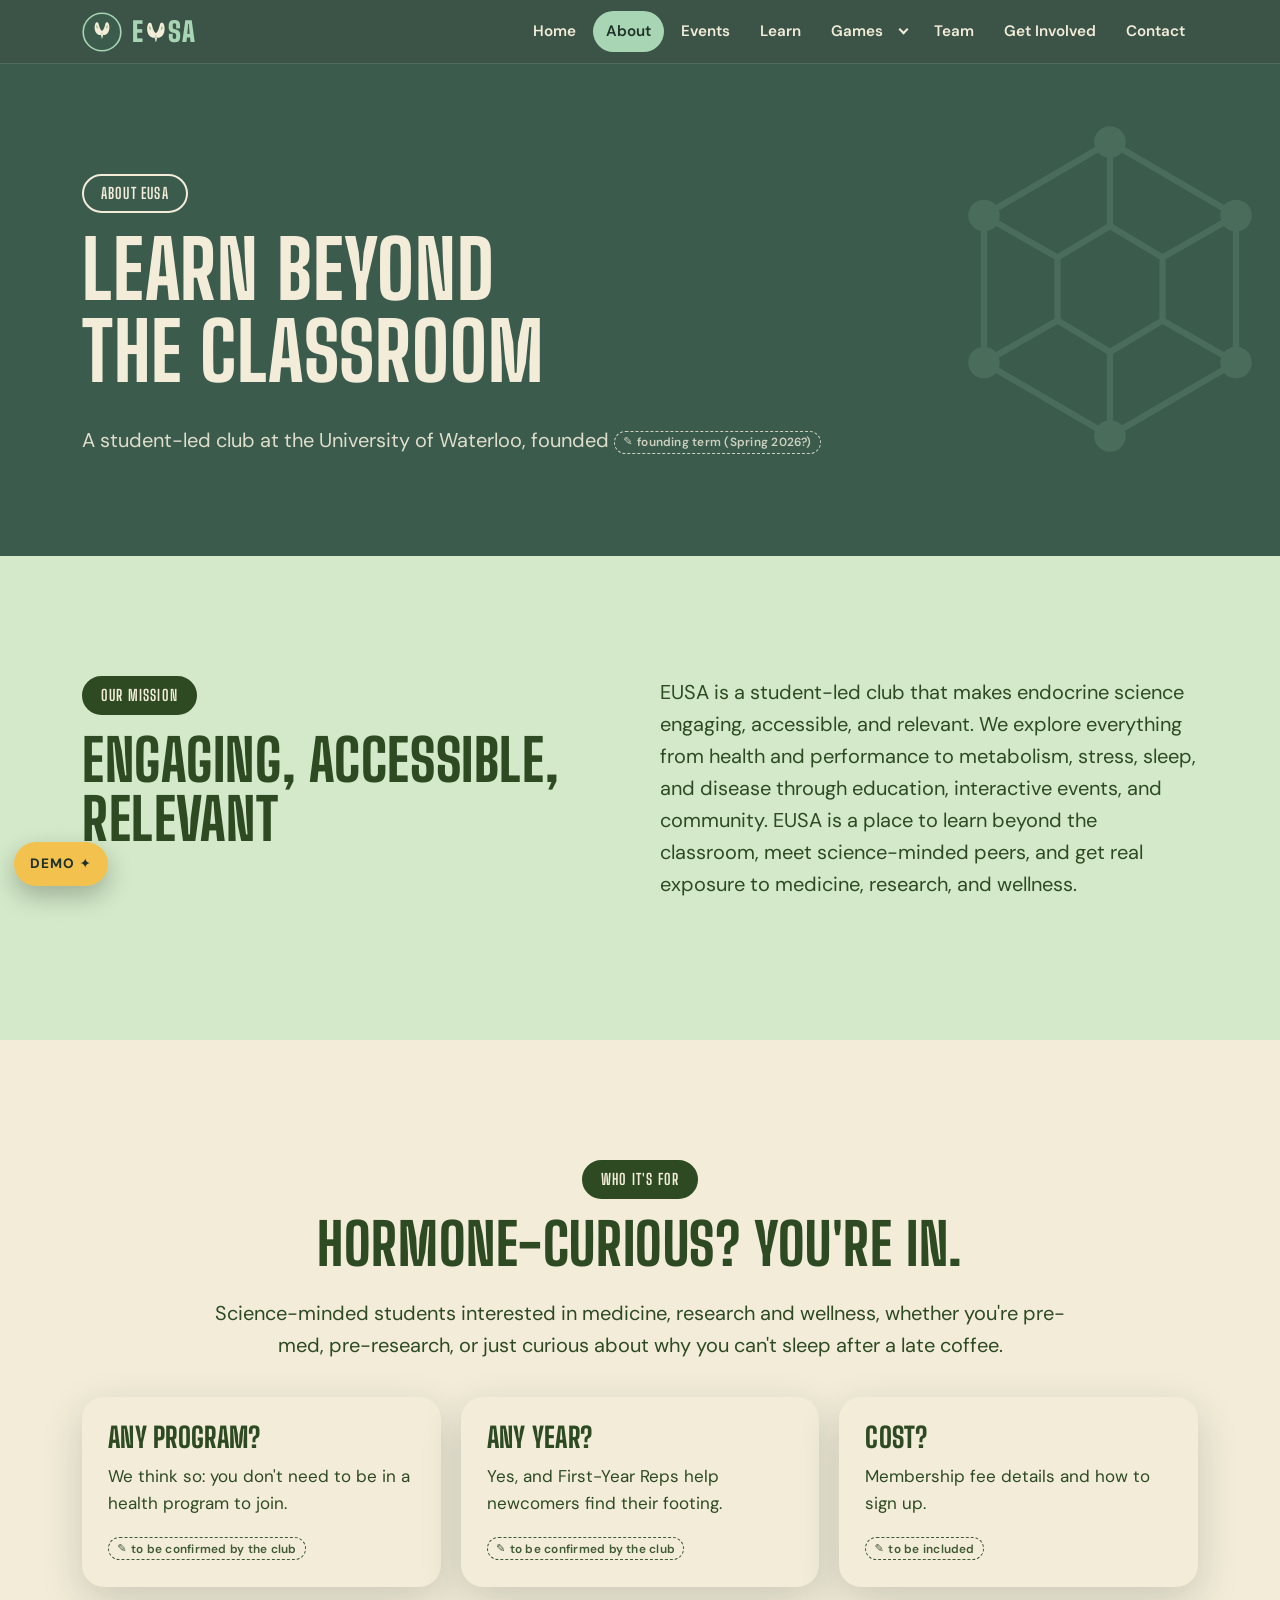
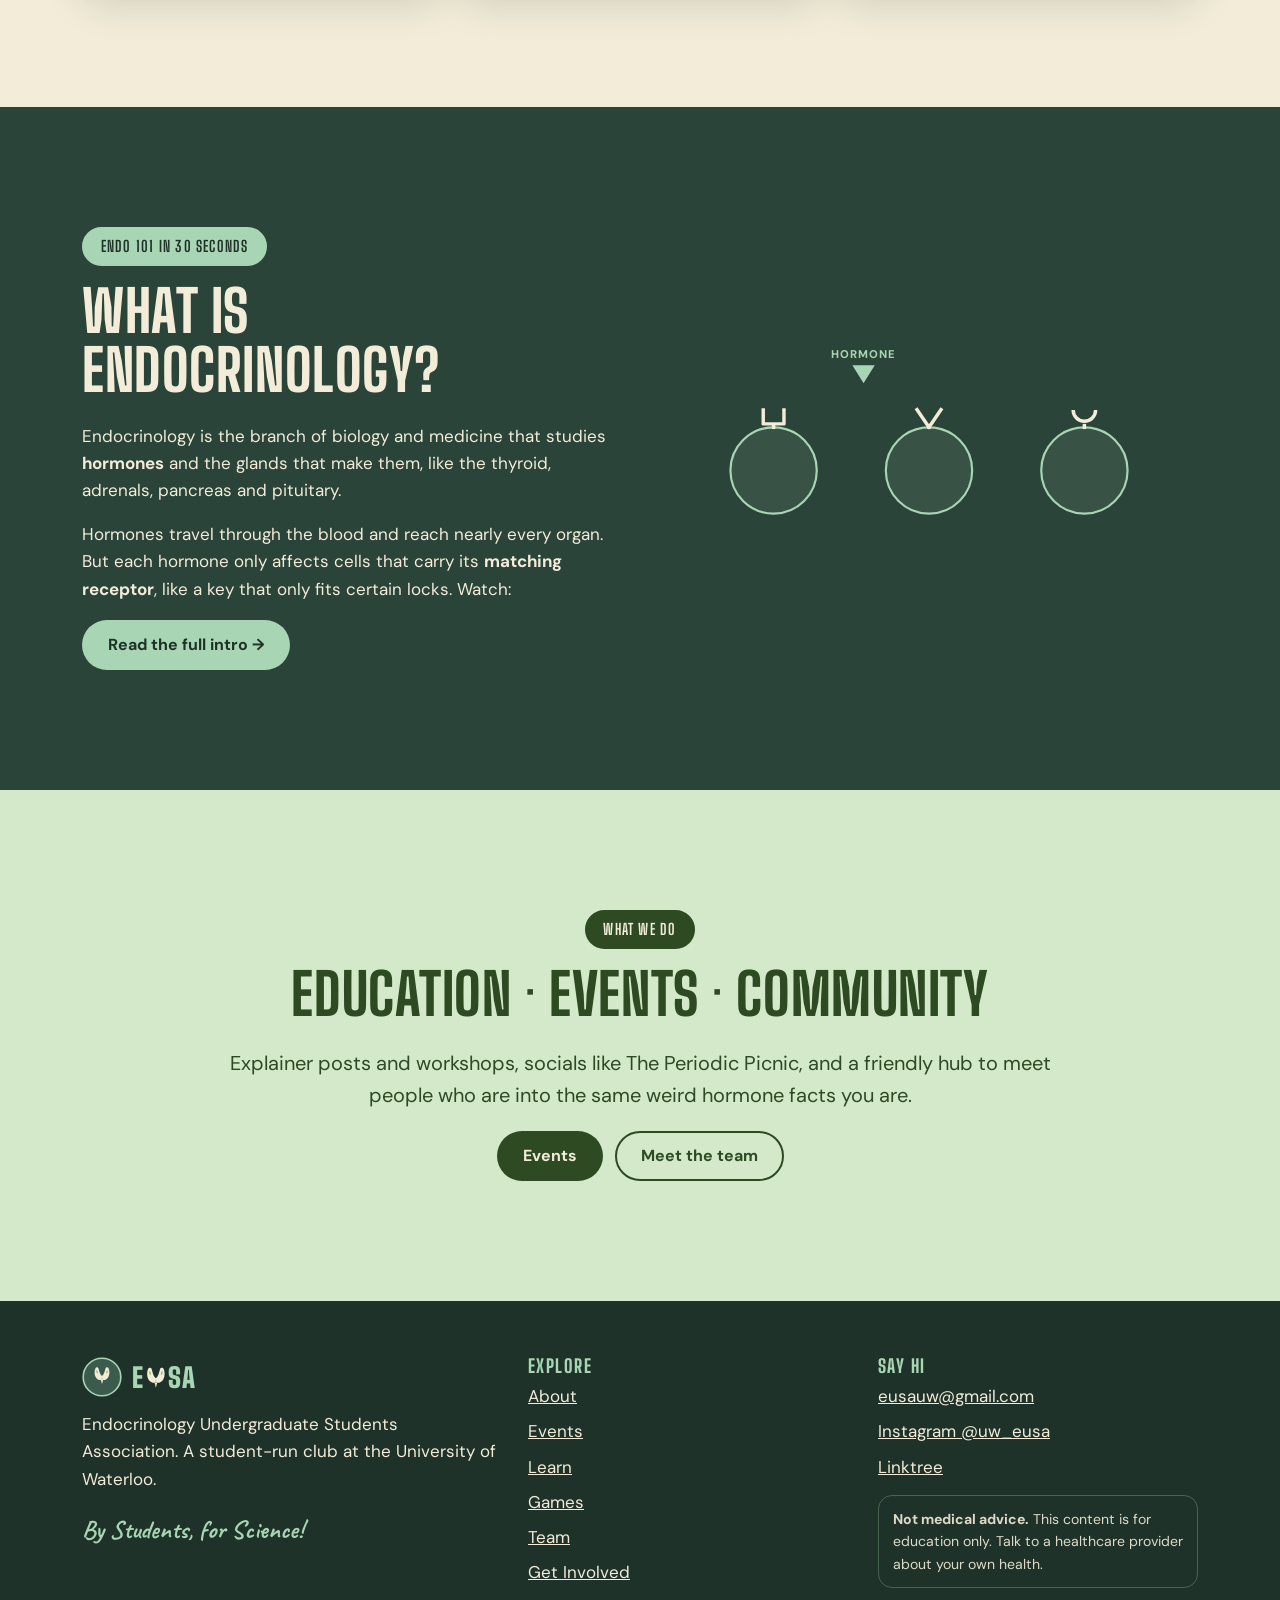
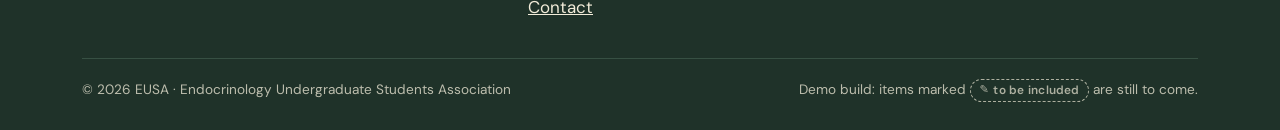
==== commit 05b5e0a2: "Content cleanups, Games drop-down in the nav - Remove placeholder-logo note, mission wording tag, pi" ====
--- a/about.html
+++ b/about.html
@@ -30,7 +30,6 @@
       </div>
       <div data-reveal="right">
         <p class="lede">EUSA is a student-led club that makes endocrine science engaging, accessible, and relevant. We explore everything from health and performance to metabolism, stress, sleep, and disease through education, interactive events, and community. EUSA is a place to learn beyond the classroom, meet science-minded peers, and get real exposure to medicine, research, and wellness.</p>
-        <p><span class="tbi">mission wording: club approval to be included</span></p>
       </div>
     </div>
   </section>
--- a/assets/css/styles.css
+++ b/assets/css/styles.css
@@ -147,7 +147,7 @@
 .brand { display: flex; align-items: center; gap: 10px; text-decoration: none; color: var(--cream); }
 .brand-badge { width: 40px; height: 40px; flex: none; }
 .wordmark { display: inline-flex; align-items: center; font: 900 1.7rem/1 var(--font-display); letter-spacing: .04em; color: var(--mint); }
-.wordmark .u-heart { width: .78em; height: .78em; margin: 0 .04em; color: var(--cream); }
+.wordmark .u-heart { width: .8em; height: .8em; margin-bottom: -.04em; margin: 0 .04em; color: var(--cream); }
 .nav { display: flex; align-items: center; gap: 4px; }
 .nav a {
   color: var(--cream); text-decoration: none; font-weight: 600; font-size: .95rem;
@@ -207,8 +207,8 @@
 .hero .lede { color: rgba(242,236,217,.92); margin-bottom: 26px; }
 .hero-logo { justify-self: center; width: min(78vw, 380px); filter: drop-shadow(0 30px 60px rgba(0,0,0,.35)); animation: floaty 6s ease-in-out infinite; }
 @keyframes floaty { 50% { transform: translateY(-14px) rotate(1.5deg); } }
-.hero-logo .heart { transform-origin: 50% 55%; transform-box: fill-box; animation: beat 1.6s ease-in-out infinite; }
-@keyframes beat { 0%, 100% { transform: scale(1); } 12% { transform: scale(1.09); } 24% { transform: scale(1); } 36% { transform: scale(1.06); } }
+.hero-logo .thy { transform-origin: 50% 40%; transform-box: fill-box; animation: beat 1.6s ease-in-out infinite; }
+@keyframes beat { 0%, 100% { transform: scale(1); } 15% { transform: scale(1.05); } 30% { transform: scale(1); } 45% { transform: scale(1.03); } }
 .logo-note { font-size: .78rem; color: var(--mint); text-align: center; margin-top: 10px; }
 .scroll-cue {
   position: absolute; left: 50%; bottom: 22px; transform: translateX(-50%);
@@ -309,19 +309,6 @@
 .conn-label { fill: var(--mint); font: 800 16px var(--font-display); letter-spacing: .08em; opacity: 0; transition: opacity .4s; }
 .conn-label.on { opacity: 1; }
 
-/* endocrying */
-.endo { position: relative; height: 320vh; background: var(--cream); }
-.endo__stage { position: sticky; top: 0; height: 100vh; height: 100svh; display: grid; place-items: center; text-align: center; padding: var(--header-h) var(--gutter) 0; overflow: hidden; }
-.endo__word { margin: 0; font: 900 clamp(3.4rem, 15vw, 11rem)/1 var(--font-display); text-transform: uppercase; color: var(--leaf); display: flex; align-items: flex-end; justify-content: center; letter-spacing: .01em; }
-.endo__slot { display: inline-block; height: 1em; overflow: hidden; color: var(--forest); text-align: left; }
-.endo__reel { display: flex; flex-direction: column; transition: transform .6s cubic-bezier(.6,-0.3,.3,1.4); }
-.endo__reel span { height: 1em; display: block; }
-.endo__reel span:nth-child(2), .endo__reel span:nth-child(4) { color: #4f7a63; }
-.endo__caption { font-size: clamp(1.1rem, 2.6vw, 1.5rem); margin-top: 18px; min-height: 3em; max-width: 30ch; margin-inline: auto; transition: opacity .3s; }
-.endo__kicker { font-family: var(--font-script); font-size: 1.7rem; color: var(--forest); transform: rotate(-2deg); }
-.endo__chips { display: flex; gap: 8px; justify-content: center; margin-top: 20px; }
-.endo__chips i { width: 34px; height: 6px; border-radius: 3px; background: rgba(45,74,34,.18); transition: background .3s; }
-.endo__chips i.on { background: var(--leaf); }
 
 /* ---------- cards / grids ---------- */
 .grid { display: grid; gap: 20px; }
@@ -504,3 +491,56 @@
   [data-reveal] { opacity: 1; transform: none; }
   .hero h1 .word > span { transform: none; }
 }
+
+/* ---------- running arrow in the gap under each message card ---------- */
+.step .container { flex-direction: column; align-items: flex-start; }
+.step__arrow { width: min(440px, 40vw); display: flex; flex-direction: column; align-items: center; margin-top: 14px; opacity: 0; transition: opacity .5s; pointer-events: none; }
+.step.is-active .step__arrow { opacity: 1; }
+.step__arrow i { display: block; width: 20px; height: 20px; border-right: 4px solid var(--mint); border-bottom: 4px solid var(--mint); border-radius: 2px; transform: rotate(45deg); margin-top: -9px; opacity: 0; animation: chevRun 1.5s infinite; }
+.step__arrow i:nth-child(2) { animation-delay: .25s; }
+.step__arrow i:nth-child(3) { animation-delay: .5s; }
+@keyframes chevRun { 0% { opacity: 0; transform: translateY(-8px) rotate(45deg); } 40% { opacity: 1; } 100% { opacity: 0; transform: translateY(8px) rotate(45deg); } }
+@media (max-width: 860px) { .step__arrow { width: 100%; margin-top: 4px; } .step__arrow i { width: 14px; height: 14px; border-width: 3px; margin-top: -6px; } }
+
+/* ---------- home: jump-to-story buttons ---------- */
+.story-nav { display: flex; flex-wrap: wrap; justify-content: center; gap: 10px; margin-top: 26px; }
+.story-nav a { display: inline-flex; align-items: center; gap: 8px; padding: .7em 1.2em; min-height: 46px; border-radius: 999px; border: 2px solid var(--mint); color: var(--cream); text-decoration: none; font-weight: 700; transition: background .25s, color .25s, transform .25s var(--ease); }
+.story-nav a b { display: inline-grid; place-items: center; width: 24px; height: 24px; border-radius: 50%; background: var(--mint); color: var(--forest-ink); font-size: .8rem; }
+.story-nav a:hover { background: var(--mint); color: var(--forest-ink); transform: translateY(-2px); }
+.story-nav a:hover b { background: var(--forest-ink); color: var(--mint); }
+[id^="story-"], #tour-intro { scroll-margin-top: var(--header-h); }
+.btn--down svg { animation: nudge 1.4s ease-in-out infinite; }
+@keyframes nudge { 50% { transform: translateY(4px); } }
+
+@media (max-width: 860px) {
+  .scrolly--article .scrolly__visual { align-items: flex-start; }
+}
+
+/* ---------- team cards: initials + name first ---------- */
+.avatar .initials { font: 900 3.4rem/1 var(--font-display); color: rgba(45,74,34,.55); letter-spacing: .02em; }
+.member__name { font: 800 1.45rem/1.05 var(--font-display); text-transform: uppercase; color: var(--leaf); margin: 2px 0 6px; }
+.member__title { font-weight: 600; font-size: .95rem; color: var(--forest); }
+
+/* ---------- big "Scroll to play" under the article title ---------- */
+.scroll-play { display: flex; flex-direction: column; align-items: center; margin-top: clamp(28px, 6vw, 56px); text-align: center; }
+.scroll-play span { font: 900 clamp(2.2rem, 7vw, 4rem)/1 var(--font-display); text-transform: uppercase; letter-spacing: .06em; color: var(--mint); }
+.scroll-play i { display: block; width: 24px; height: 24px; margin-top: -10px; border-right: 5px solid var(--mint); border-bottom: 5px solid var(--mint); border-radius: 3px; transform: rotate(45deg); opacity: 0; animation: chevRun 1.5s infinite; }
+.scroll-play i:nth-of-type(1) { margin-top: 6px; }
+.scroll-play i:nth-of-type(2) { animation-delay: .25s; }
+.scroll-play i:nth-of-type(3) { animation-delay: .5s; }
+.tba-line { font: 900 clamp(1.8rem, 4vw, 2.6rem)/1.1 var(--font-display); text-transform: uppercase; letter-spacing: .04em; color: var(--forest); margin: 10px 0 8px; }
+
+/* ---------- Games drop-down in the top bar ---------- */
+.nav-dd { position: relative; display: flex; align-items: center; }
+.nav-dd__btn { width: 28px; height: 36px; margin-left: -6px; border: 0; background: none; color: var(--cream); cursor: pointer; border-radius: 10px; display: grid; place-items: center; }
+.nav-dd__btn::before { content: ""; width: 7px; height: 7px; border-right: 2.5px solid currentColor; border-bottom: 2.5px solid currentColor; transform: translateY(-2px) rotate(45deg); transition: transform .25s; }
+.nav-dd.open .nav-dd__btn::before { transform: translateY(2px) rotate(-135deg); }
+.nav-dd__menu { position: absolute; top: calc(100% + 6px); right: -8px; min-width: 230px; padding: 8px; border-radius: 16px; background: var(--forest-deep); border: 1px solid rgba(168,213,180,.3); box-shadow: 0 18px 40px rgba(0,0,0,.35); display: none; flex-direction: column; gap: 2px; z-index: 130; }
+.nav-dd__menu a { border-radius: 10px; padding: .7em 1em; white-space: nowrap; }
+.nav-dd:hover .nav-dd__menu, .nav-dd:focus-within .nav-dd__menu, .nav-dd.open .nav-dd__menu { display: flex; }
+@media (max-width: 900px) {
+  .nav-dd { display: block; }
+  .nav-dd__btn { display: none; }
+  .nav-dd__menu { position: static; display: flex; min-width: 0; box-shadow: none; border: 0; background: none; padding: 0 0 0 18px; }
+  .nav-dd__menu a { font-size: 1rem; opacity: .9; padding: .55em 1em; }
+}
